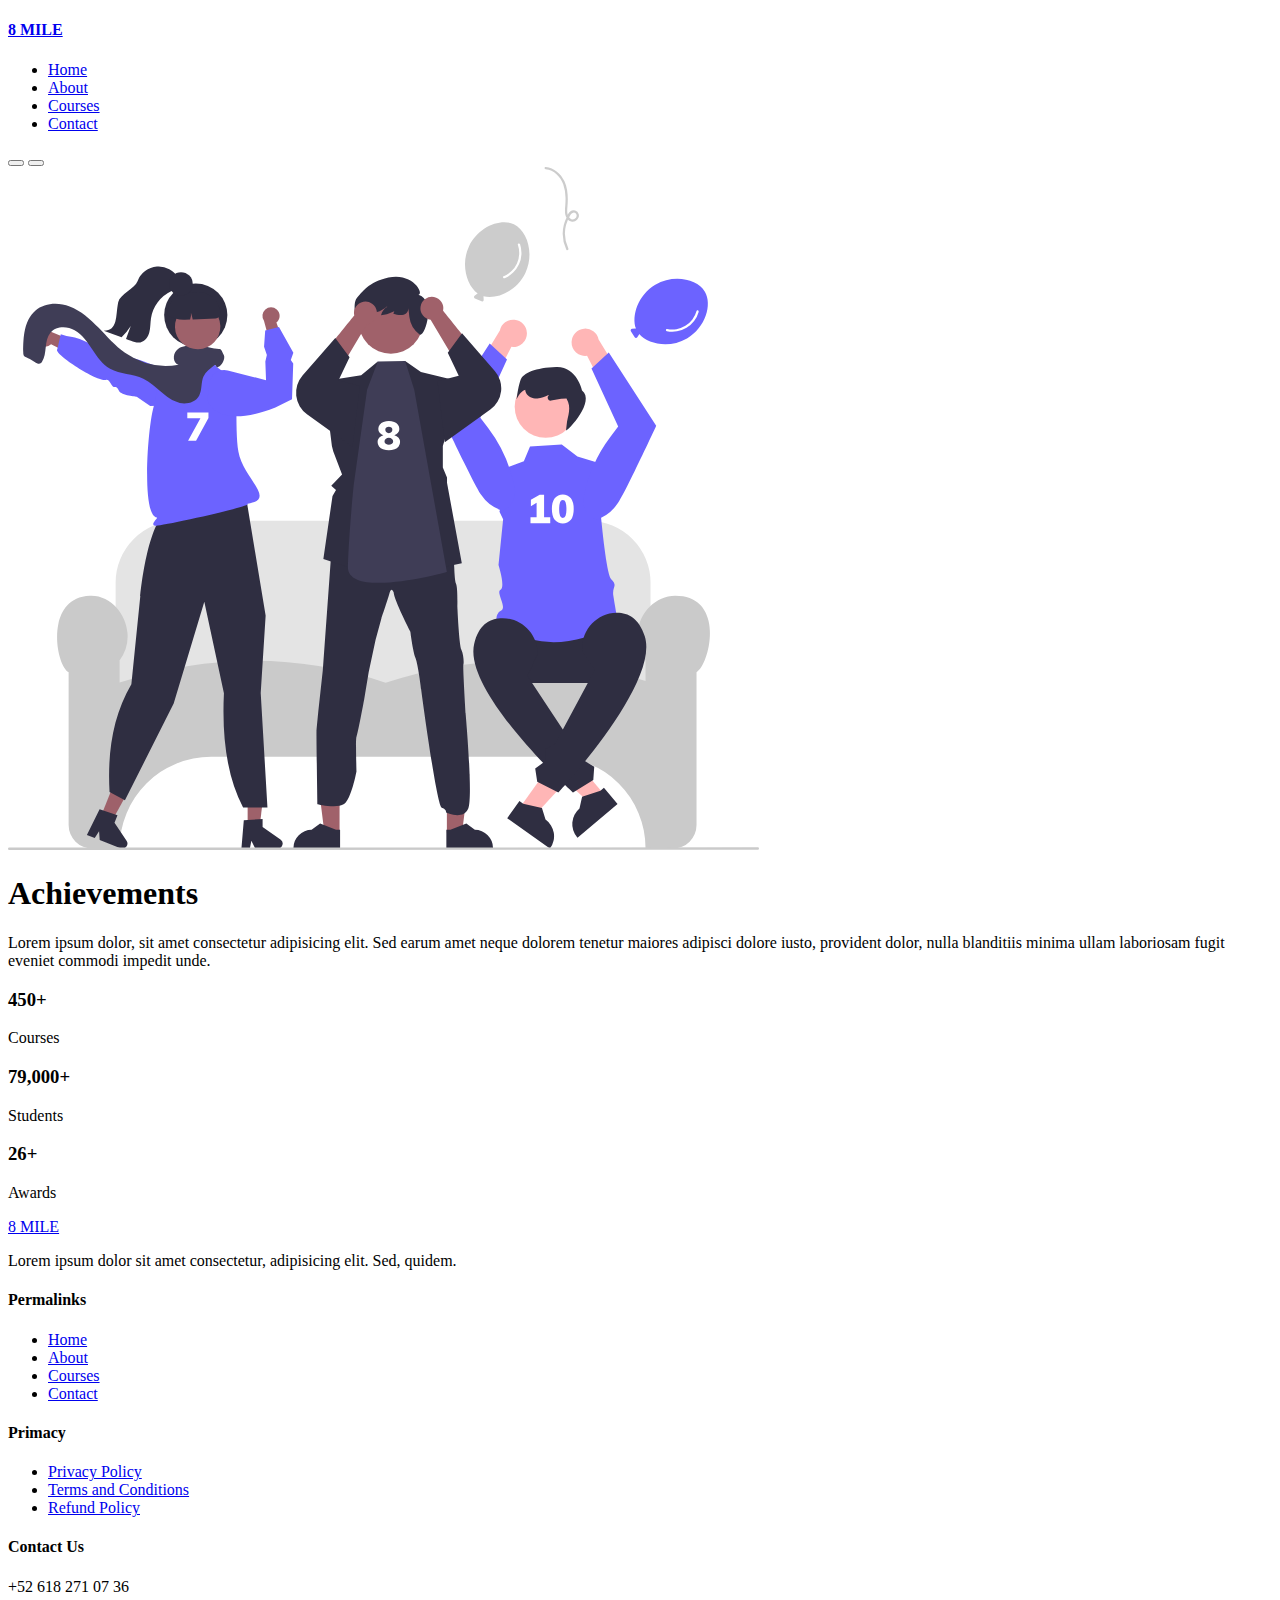
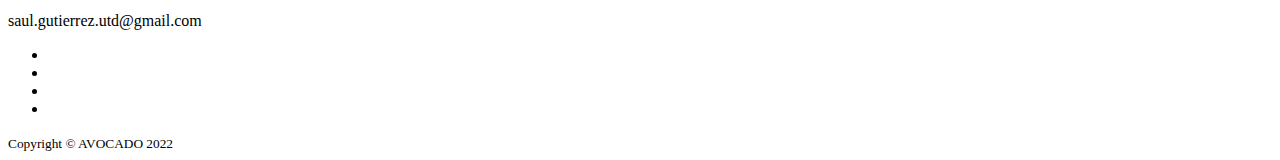
==== about.html @ 5395a349 "Add files via upload" ====
<!DOCTYPE html>
<html lang="en">

<head>
    <meta charset="UTF-8">
    <meta http-equiv="X-UA-Compatible" content="IE=edge">
    <meta name="viewport" content="width=device-width, initial-scale=1.0">
    <title>Courses Website</title>

    <!-- CSS -->
    <link rel="stylesheet" href="css/style.css">

    <!-- ICONS -->
    <link rel="stylesheet" href="https://unicons.iconscout.com/release/v2.1.6/css/unicons.css">

    <!-- FONTS -->
    <link rel="preconnect" href="https://fonts.googleapis.com">
    <link rel="preconnect" href="https://fonts.gstatic.com" crossorigin>
    <link href="https://fonts.googleapis.com/css2?family=Montserrat:wght@300;400;500;600;700;800;900&display=swap" rel="stylesheet"> 

</head>

<body>
    <!-- NAVBAR -->
    <nav class="window-scroll">
        <div class="container nav_container">
            <a href="index.html"><h4>8 MILE</h4></a>
            <ul class="nav_menu">
                <li><a href="index.html">Home</a></li>
                <li><a href="about.html">About</a></li>
                <li><a href="courses.html">Courses</a></li>
                <li><a href="contact.html">Contact</a></li>
            </ul>
            <button id="open-menu-btn"><i class="uil uil-bars"></i></button>
            <button id="close-menu-btn"><i class="uil uil-multiply"></i></button>
        </div>
    </nav>
    
    <section class="about_achievements">
        <div class="container about_achievements_container">
            <div class="about-achievements_left">
                <img src="./images/about achievements.svg" alt="achievements-img">
            </div>
            <div class="about-achievements_right">
                <h1>Achievements</h1>
                <p>
                    Lorem ipsum dolor, sit amet consectetur adipisicing elit. Sed earum amet neque dolorem tenetur maiores adipisci dolore iusto, provident dolor, nulla blanditiis minima ullam laboriosam fugit eveniet commodi impedit unde.
                </p>
                <div class="achievements-cards">
                    <article class="achievement_card">
                        <span class="achievement_icon">
                            <i class="uil uil-video"></i>
                            <h3>450+</h3>
                            <p>
                                Courses
                            </p>
                        </span>
                    </article>
                    <article class="achievement_card">
                        <span class="achievement_icon">
                            <i class="uil uil-users-alt"></i>
                            <h3>79,000+</h3>
                            <p>
                                Students
                            </p>
                        </span>
                    </article>
                    <article class="achievement_card">
                        <span class="achievement_icon">
                            <i class="uil uil-trophy"></i>
                            <h3>26+</h3>
                            <p>
                                Awards
                            </p>
                        </span>
                    </article>
                </div>
            </div>
        </div>
    </section>

    <!-- FOOTER -->
    <footer class="footer">
        <div class="container footer_container">
            <div class="footer_1">
                <a href="index.html" class="footer_logo">8 MILE</a>
                <p>
                    Lorem ipsum dolor sit amet consectetur, adipisicing elit. Sed, quidem.
                </p>
            </div>

            <div class="footer_2">
                <h4>Permalinks</h4>
                <ul class="permalinks">
                    <li><a href="index.html">Home</a></li>
                    <li><a href="about.html">About</a></li>
                    <li><a href="courses.html">Courses</a></li>
                    <li><a href="contact.html">Contact</a></li>
                </ul>
            </div>

            <div class="footer_3">
                <h4>Primacy</h4>
                <ul class="privacy">
                    <li><a href="#">Privacy Policy</a></li>
                    <li><a href="#">Terms and Conditions</a></li>
                    <li><a href="#">Refund Policy</a></li>
                </ul>
            </div>

            <div class="footer_4">
                <h4>Contact Us</h4>
                <div>
                    <p>+52 618 271 07 36</p>
                    <p>saul.gutierrez.utd@gmail.com</p>
                </div>

                <ul class="footer_socials">
                    <li><a href="#"><i class="uil uil-facebook"></i></a></li>
                    <li><a href="#"><i class="uil uil-instagram"></i></a></li>
                    <li><a href="#"><i class="uil uil-twitter"></i></a></li>
                    <li><a href="#"><i class="uil uil-youtube"></i></a></li>
                </ul>
            </div>
        </div>
            <div class="footer_copyright">
                <small>Copyright &copy; AVOCADO 2022</small>
            </div>
    </footer>

    <!-- SCRIPTS JS -->
    <script src="main.js"></script>
</body>

</html>
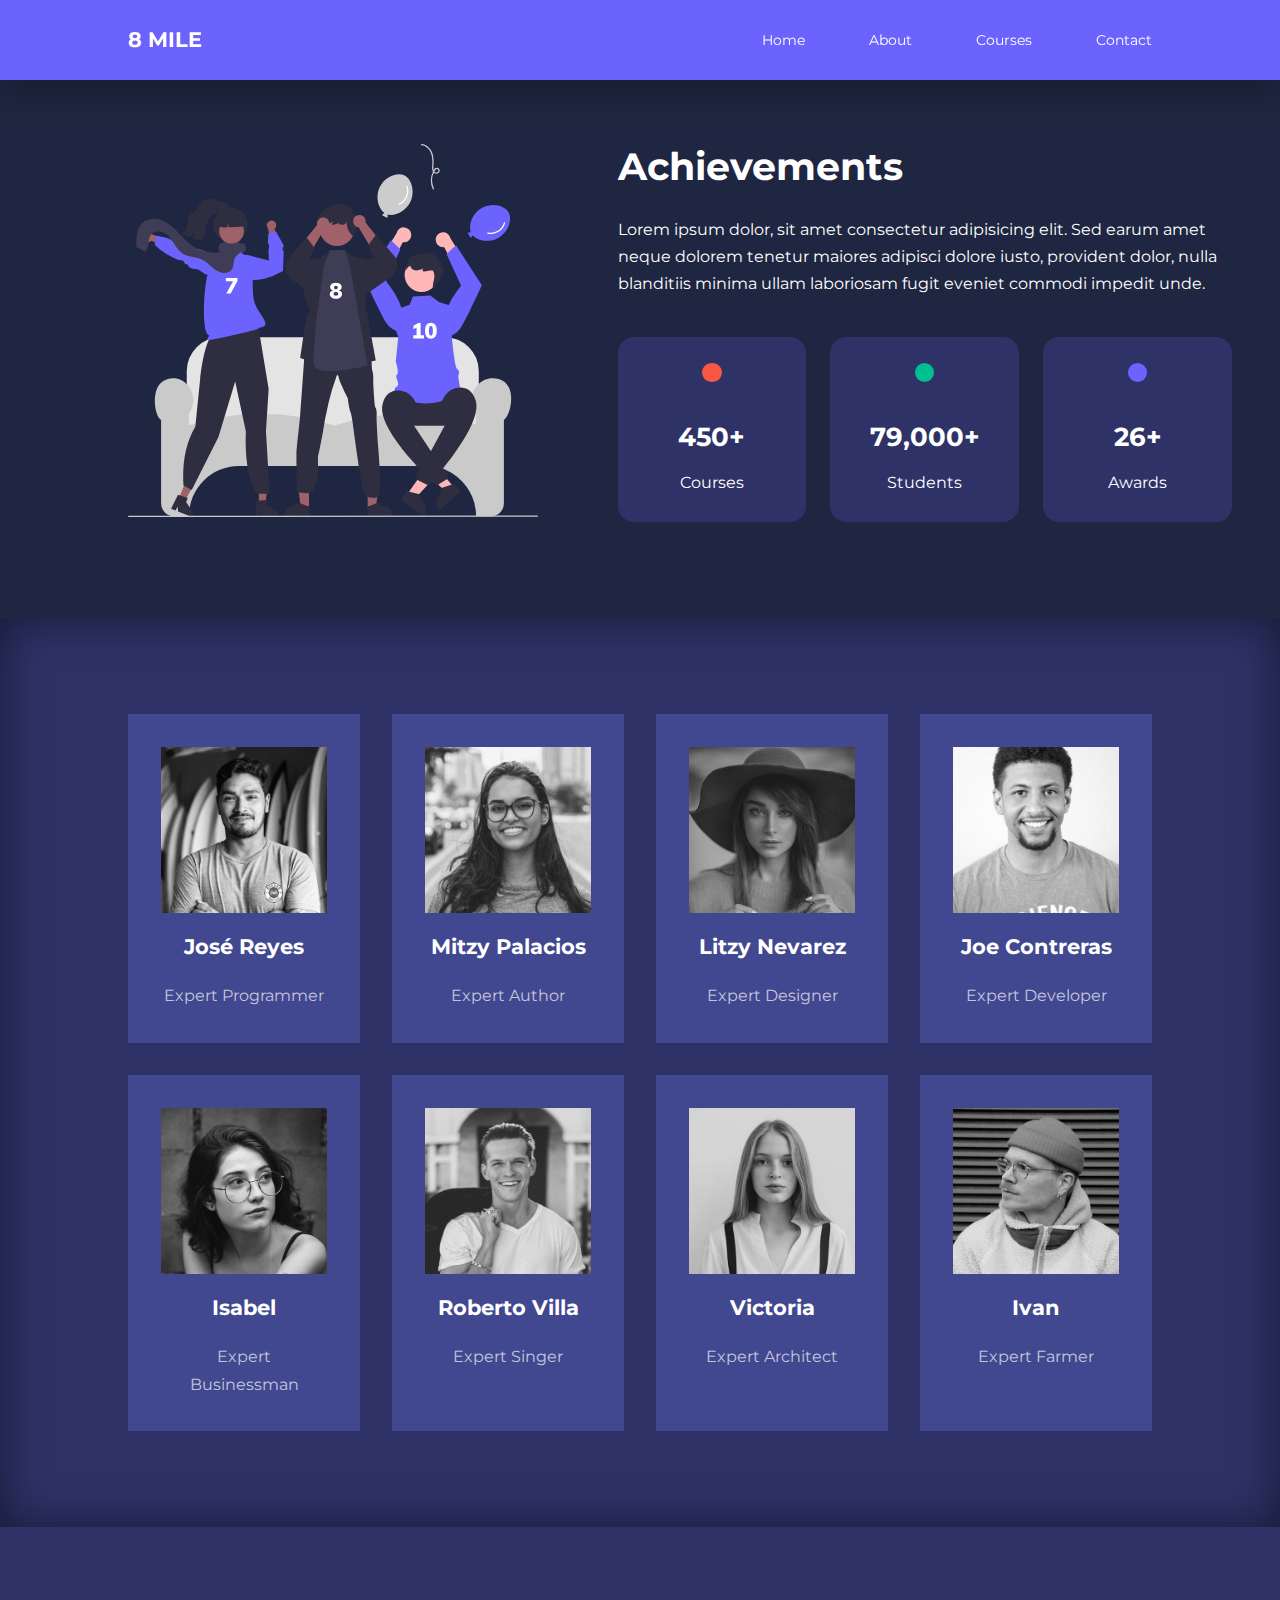
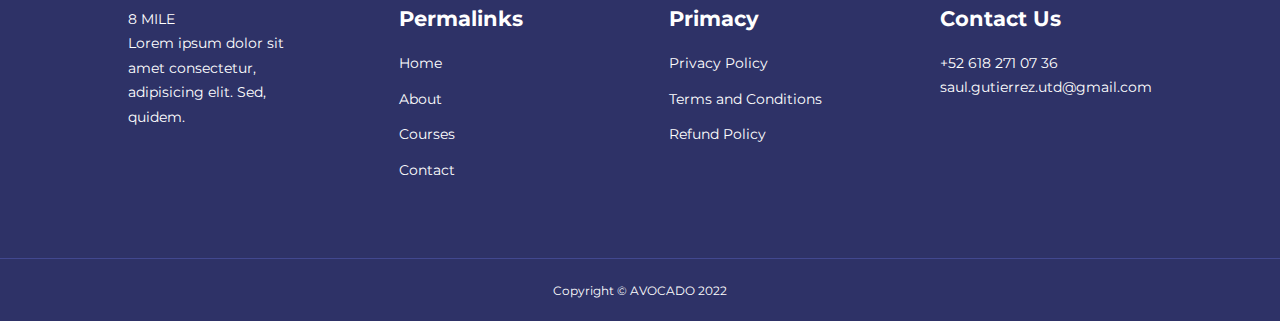
==== commit 7147642b: "Add files via upload" ====
--- a/about.html
+++ b/about.html
@@ -9,6 +9,7 @@
 
     <!-- CSS -->
     <link rel="stylesheet" href="css/style.css">
+    <link rel="stylesheet" href="css/about.css">
 
     <!-- ICONS -->
     <link rel="stylesheet" href="https://unicons.iconscout.com/release/v2.1.6/css/unicons.css">
@@ -36,46 +37,165 @@
         </div>
     </nav>
     
+    <!-- ACHIEVEMENTS -->
     <section class="about_achievements">
         <div class="container about_achievements_container">
-            <div class="about-achievements_left">
+            <div class="about_achievements_left">
                 <img src="./images/about achievements.svg" alt="achievements-img">
             </div>
-            <div class="about-achievements_right">
+            <div class="about_achievements_right">
                 <h1>Achievements</h1>
                 <p>
                     Lorem ipsum dolor, sit amet consectetur adipisicing elit. Sed earum amet neque dolorem tenetur maiores adipisci dolore iusto, provident dolor, nulla blanditiis minima ullam laboriosam fugit eveniet commodi impedit unde.
                 </p>
-                <div class="achievements-cards">
+                <div class="achievements_cards">
                     <article class="achievement_card">
                         <span class="achievement_icon">
                             <i class="uil uil-video"></i>
+                        </span>
                             <h3>450+</h3>
                             <p>
                                 Courses
                             </p>
-                        </span>
                     </article>
                     <article class="achievement_card">
                         <span class="achievement_icon">
                             <i class="uil uil-users-alt"></i>
+                        </span>
                             <h3>79,000+</h3>
                             <p>
                                 Students
                             </p>
-                        </span>
                     </article>
                     <article class="achievement_card">
                         <span class="achievement_icon">
                             <i class="uil uil-trophy"></i>
+                        </span>
                             <h3>26+</h3>
                             <p>
                                 Awards
                             </p>
-                        </span>
                     </article>
                 </div>
             </div>
+        </div>
+    </section>
+
+    <!-- TEAM -->
+    <section class="team">
+        <div class="container team_container">
+            <article class="team_member">
+                <div class="team_member_image">
+                    <img src="./images/tm1.jpg" alt="Team Member">
+                </div>
+                <div class="team_member_info">
+                    <h4>José Reyes</h4>
+                    <p>Expert Programmer</p>
+                </div>
+                <div class="team_member_socials">
+                    <a href="https://intagram.com" target="_blank"><i class="uil uil-instagram"></i></a>
+                    <a href="https://twitter.com" target="_blank"><i class="uil uil-twitter-alt"></i></a>
+                    <a href="https://linkedin.com" target="_blank"><i class="uil uil-linkedin-alt"></i></a>
+                </div>
+            </article>
+            <article class="team_member">
+                <div class="team_member_image">
+                    <img src="./images/tm2.jpg" alt="Team Member">
+                </div>
+                <div class="team_member_info">
+                    <h4>Mitzy Palacios</h4>
+                    <p>Expert Author</p>
+                </div>
+                <div class="team_member_socials">
+                    <a href="https://intagram.com" target="_blank"><i class="uil uil-instagram"></i></a>
+                    <a href="https://twitter.com" target="_blank"><i class="uil uil-twitter-alt"></i></a>
+                    <a href="https://linkedin.com" target="_blank"><i class="uil uil-linkedin-alt"></i></a>
+                </div>
+            </article>
+            <article class="team_member">
+                <div class="team_member_image">
+                    <img src="./images/tm3.jpg" alt="Team Member">
+                </div>
+                <div class="team_member_info">
+                    <h4>Litzy Nevarez</h4>
+                    <p>Expert Designer</p>
+                </div>
+                <div class="team_member_socials">
+                    <a href="https://intagram.com" target="_blank"><i class="uil uil-instagram"></i></a>
+                    <a href="https://twitter.com" target="_blank"><i class="uil uil-twitter-alt"></i></a>
+                    <a href="https://linkedin.com" target="_blank"><i class="uil uil-linkedin-alt"></i></a>
+                </div>
+            </article>
+            <article class="team_member">
+                <div class="team_member_image">
+                    <img src="./images/tm4.jpg" alt="Team Member">
+                </div>
+                <div class="team_member_info">
+                    <h4>Joe Contreras</h4>
+                    <p>Expert Developer</p>
+                </div>
+                <div class="team_member_socials">
+                    <a href="https://intagram.com" target="_blank"><i class="uil uil-instagram"></i></a>
+                    <a href="https://twitter.com" target="_blank"><i class="uil uil-twitter-alt"></i></a>
+                    <a href="https://linkedin.com" target="_blank"><i class="uil uil-linkedin-alt"></i></a>
+                </div>
+            </article>
+            <article class="team_member">
+                <div class="team_member_image">
+                    <img src="./images/tm5.jpg" alt="Team Member">
+                </div>
+                <div class="team_member_info">
+                    <h4>Isabel</h4>
+                    <p>Expert Businessman</p>
+                </div>
+                <div class="team_member_socials">
+                    <a href="https://intagram.com" target="_blank"><i class="uil uil-instagram"></i></a>
+                    <a href="https://twitter.com" target="_blank"><i class="uil uil-twitter-alt"></i></a>
+                    <a href="https://linkedin.com" target="_blank"><i class="uil uil-linkedin-alt"></i></a>
+                </div>
+            </article>
+            <article class="team_member">
+                <div class="team_member_image">
+                    <img src="./images/tm6.jpg" alt="Team Member">
+                </div>
+                <div class="team_member_info">
+                    <h4>Roberto Villa</h4>
+                    <p>Expert Singer</p>
+                </div>
+                <div class="team_member_socials">
+                    <a href="https://intagram.com" target="_blank"><i class="uil uil-instagram"></i></a>
+                    <a href="https://twitter.com" target="_blank"><i class="uil uil-twitter-alt"></i></a>
+                    <a href="https://linkedin.com" target="_blank"><i class="uil uil-linkedin-alt"></i></a>
+                </div>
+            </article>
+            <article class="team_member">
+                <div class="team_member_image">
+                    <img src="./images/tm7.jpg" alt="Team Member">
+                </div>
+                <div class="team_member_info">
+                    <h4>Victoria</h4>
+                    <p>Expert Architect</p>
+                </div>
+                <div class="team_member_socials">
+                    <a href="https://intagram.com" target="_blank"><i class="uil uil-instagram"></i></a>
+                    <a href="https://twitter.com" target="_blank"><i class="uil uil-twitter-alt"></i></a>
+                    <a href="https://linkedin.com" target="_blank"><i class="uil uil-linkedin-alt"></i></a>
+                </div>
+            </article>
+            <article class="team_member">
+                <div class="team_member_image">
+                    <img src="./images/tm8.jpg" alt="Team Member">
+                </div>
+                <div class="team_member_info">
+                    <h4>Ivan</h4>
+                    <p>Expert Farmer</p>
+                </div>
+                <div class="team_member_socials">
+                    <a href="https://intagram.com" target="_blank"><i class="uil uil-instagram"></i></a>
+                    <a href="https://twitter.com" target="_blank"><i class="uil uil-twitter-alt"></i></a>
+                    <a href="https://linkedin.com" target="_blank"><i class="uil uil-linkedin-alt"></i></a>
+                </div>
+            </article>
         </div>
     </section>
 
--- a/css/style.css
+++ b/css/style.css
@@ -0,0 +1,624 @@
+/* GENERAL STYLES */
+* {
+    margin: 0;
+    padding: 0;
+    border: 0;
+    outline: 0;
+    text-decoration: none;
+    list-style: none;
+    box-sizing: border-box;
+}
+
+:root {
+    --color-primary : #6c63ff;
+    --color-success : #00bf8e;
+    --color-warning : #f7c94b;
+    --color-danger : #f75842;
+    --color-danger-variant: rgba(247, 88, 66, 0.4);
+    --color-white : #fff;
+    --color-light : rgba(255, 255, 255, 0.7);
+    --color-black : #000;
+    --color-bg : #1f2641;
+    --color-bg1 : #2e3267;
+    --color-bg2 : #424890;
+    
+    --container-width-lg: 80%;
+    --container-width-md: 90%;
+    --container-width-sm: 94%;
+
+    --transition: all 400ms ease;
+}
+
+body {
+    font-family: 'Montserrat', sans-serif;
+    line-height: 1.7;
+    color: var(--color-white);
+    background-color: var(--color-bg);
+}
+
+.container {
+    width: var(--container-width-lg);
+    margin: 0 auto;
+}
+
+section {
+    padding: 6rem 0;
+}
+
+section h2 {
+    text-align: center;
+    margin-bottom: 4rem;
+}
+
+h1, h2, h3 , h4, h5 {
+    line-height: 1.2;
+}
+
+h1 {
+    font-size: 2.4rem;
+}
+
+h2 {
+    font-size: 2rem;
+}
+
+h3 {
+    font-size: 1.6rem;
+}
+
+h4 {
+    font-size: 1.3rem;
+}
+
+a {
+    color: var(--color-white);
+}
+
+img {
+    width: 100%;
+    display: block;object-fit: cover;
+}
+
+.btn {
+    display: inline-block;
+    background: var(--color-white);
+    color: var(--color-black);
+    padding: 1rem 2rem;
+    border: 1px solid transparent;
+    font-weight: 500;
+    transition: var(--transition);
+}
+
+.btn:hover {
+    background: transparent;
+    color: var(--color-white);
+    border-color: var(--color-white);
+}
+
+.btn-primary {
+    background: var(--color-danger);
+    color: var(--color-white);
+}
+
+/* NAVBAR */
+nav {
+    background: transparent;
+    width: 100vw;
+    height: 5rem;
+    position: fixed;
+    top: 0;
+    z-index: 11;
+}
+
+/* Change Navbar styles on scroll */
+.window-scroll {
+    background: var(--color-primary);
+    box-shadow: 0 1rem 2rem rgba(0, 0, 0, 0.2);
+}
+
+.nav_container {
+    height: 5rem;
+    display: flex;
+    justify-content: space-between;
+    align-items: center;
+}
+
+nav button {
+    display: none;
+}
+
+.nav_menu {
+    display: flex;
+    align-items: center;
+    gap: 4rem;
+}
+
+.nav_menu a {
+    font-size: 0.9rem;
+    transition: var(--transition);
+}
+
+.nav_menu a:hover {
+    color: var(--color-bg2);
+}
+
+/* HEADER */
+header {
+    position: relative;
+    top: 5rem;
+    overflow: hidden;
+    height: 70vh;
+    margin-bottom: 5rem;
+}
+
+.header_container {
+    display: grid;
+    grid-template-columns: 1fr 1fr;
+    align-items: center;
+    gap: 5rem;
+    height: 100%;
+}
+
+.header_left p {
+    margin: 1rem 0 2.4rem;
+}
+
+/* CATEGORIES */
+.categories {
+    background: var(--color-bg1);
+    height: 32rem;
+}
+
+.categories h1 {
+    line-height: 1;
+    margin-bottom: 3rem;
+}
+
+.categories_container {
+    display: grid;
+    grid-template-columns: 40% 60%;
+}
+
+.categories_left {
+    margin-right: 4rem;
+}
+
+.categories_left p {
+    margin: 1rem 0 3rem;
+}
+
+.categories_right {
+    display: grid;
+    grid-template-columns: repeat(3, 1fr);
+    gap: 1.2rem;
+}
+
+.category {
+    background: var(--color-bg2);
+    padding: 2rem;
+    border-radius: 2rem;
+    transition: var(--transition);
+}
+
+.category:hover {
+    box-shadow: 0 3rem 3rem rgba(0, 0, 0, 0.3);
+    z-index: 1;
+}
+
+.category:nth-child(2) .category_icon {
+    background-color: var(--color-danger);
+}
+
+.category:nth-child(3) .category_icon {
+    background-color: var(--color-success);
+}
+
+.category:nth-child(4) .category_icon {
+    background-color: var(--color-warning);
+}
+
+.category:nth-child(5) .category_icon {
+    background-color: var(--color-danger);
+}
+
+.category_icon {
+    background-color: var(--color-primary);
+    padding: 0.7rem;
+    border-radius: 0.9rem;
+}
+
+.category h5 {
+    margin: 2rem 0 1rem;
+}
+
+.category p {
+    font-size: 0.85rem;
+}
+
+/* POPULAR COURSES */
+.courses {
+    margin-top: 10rem;
+}
+
+.courses_container {
+    display: grid;
+    grid-template-columns: repeat(3, 1fr);
+    gap: 2rem;
+}
+
+.course {
+    background-color: var(--color-bg1);
+    text-align: center;
+    border: 1px solid transparent;
+    transition: var(--transition);
+}
+
+.course:hover {
+    background: transparent;
+    border-color: var(--color-primary);
+}
+
+.course_info {
+    padding: 2rem;
+}
+
+.course_info p {
+    margin: 1.2rem 0 2rem;
+    font-size: 0.9rem;
+}
+
+/* FREQUENTLY ASKED QUESTIONS */
+.faqs {
+    padding-top: 5rem;
+    background-color: var(--color-bg1);
+    box-shadow: inset 0 0 2rem rgba(0, 0, 0, 0.5);
+}
+
+.faqs h2 {
+    text-align: center;
+    margin-bottom: 5rem;
+}
+
+.faqs_container {
+    display: grid;
+    grid-template-columns: 1fr 1fr; 
+    gap: 1rem;
+}
+
+.faq {
+    padding: 2rem;
+    display: flex;
+    align-items: center;
+    gap: 1.4rem;
+    height: fit-content;
+    background-color: var(--color-primary);
+    cursor: pointer;
+}
+
+.faq h4 {
+    font-size: 1rem;
+    line-height: 2.2;
+}
+
+.faq_icon {
+    align-self: flex-start;
+    font-size: 1.2rem;
+}
+
+.faq p {
+    margin-top: 0.8rem;
+    display: none;
+}
+
+.faq.open p {
+    display: block;
+}
+
+/* TESTIMONIALS */
+.testimonials_container {
+    overflow-x: hidden;
+    position: relative;
+    margin-bottom: 5rem;
+}
+
+.testimonial {
+    padding-top: 2rem;
+}
+
+.avatar {
+    width: 6rem;
+    height: 6rem;
+    border-radius: 50%;
+    overflow: hidden;
+    margin: 0 auto 1rem;
+    border: 1rem solid var(--color-bg1);
+}
+
+.testimonial_info {
+    text-align: center;
+}
+
+.testimonial_body {
+    background: var(--color-primary);
+    padding: 2rem;
+    margin-top: 3rem;
+    position: relative;
+}
+
+.testimonial_body::before {
+    content: "";
+    display: block;
+    background: linear-gradient(135deg, transparent, var(--color-primary), var(--color-primary), var(--color-primary));
+    width: 3rem;
+    height: 3rem;
+    position: absolute;
+    left: 50%;
+    top: -1.5rem;
+    transform: rotate(45deg);
+}
+
+/* FOOTER */
+footer {
+    background: var(--color-bg1);
+    padding-top: 5rem;
+    font-size: 0.9rem;
+}
+
+.footer_container {
+    display: grid;
+    grid-template-columns: repeat(4, 1fr);
+    gap: 5rem;
+}
+
+.footer_container > div h4 {
+    margin-bottom: 1.2rem;
+}
+
+.footer_1 p {
+    margin: 0 0 2rem;
+}
+
+footer ul li {
+    margin-bottom: 0.7rem;
+}
+
+footer ul li a:hover {
+    text-decoration: underline;
+}
+
+.footer_socials {
+    display: flex;
+    gap: 1rem;
+    font-size: 1.2rem;
+    margin-top: 2rem;
+}
+
+.footer_copyright {
+    text-align: center;
+    margin-top: 4rem;
+    padding: 1.2rem 0;
+    border-top: 1px solid var(--color-bg2);
+}
+
+nav button#close-menu-btn {
+    display: none;
+}
+
+/* RESPONSIVE DESIGN */
+@media screen and (max-width: 1024px) {
+    .container {
+        width: var(--container-width-md);
+    }
+
+    h1 {
+        font-size: 2.2rem;
+    }
+
+    h2 {
+        font-size: 1.7rem;
+    }
+
+    h3 {
+        font-size: 1.4rem;
+    }
+
+    h4 {
+        font-size: 1.2rem;
+    }
+
+    /* NAVBAR */
+    nav button {
+        display: inline-block;
+        background: transparent;
+        font-size: 1.8rem;
+        color: var(--color-white);
+        cursor: pointer;
+    }
+
+    nav button#close-menu-btn {
+        display: none;
+    }
+
+    .nav_menu {
+        position: fixed;
+        top: 5rem;
+        right: 5%;
+        height: fit-content;
+        width: 40vw;
+        flex-direction: column;
+        gap: 0;
+        display: none;
+    }
+
+    @keyframes animateNavItems {
+        0% {
+          transform: rotateZ(-90deg) rotateX(90deg) scale(0.1);
+        }
+        100% {
+            transform: rotateZ(0) rotateX(0) scale(1);
+            opacity: 1;
+        }
+    }
+
+    .nav_menu li {
+        width: 100%;
+        height: 5.8rem;
+        animation: animateNavItems 500ms linear forwards;
+        transform-origin: top right;
+        opacity: 0;
+    }
+
+    .nav_menu li:nth-child(2){
+        animation-delay: 250ms;
+    }
+
+    .nav_menu li:nth-child(3){
+        animation-delay: 500ms;
+    }
+    
+    .nav_menu li:nth-child(4){
+        animation-delay: 750ms;
+    }
+
+    .nav_menu li a {
+        background: var(--color-primary);
+        box-shadow: -4rem 6rem 10rem rgba(0, 0, 0, 0.6);
+        width: 100%;
+        height: 100%;
+        display: grid;
+        place-items: center;
+    }
+
+    .nav_menu li a:hover {
+        background: var(--color-bg2);
+        color: var(--color-white);
+    }
+
+    /* HEADER */
+    header {
+        height: 52vh;
+        margin-bottom: 4rem;
+    }
+
+    .header_container {
+        gap: 0;
+        padding-bottom: 3rem;
+    }
+
+    /* CATEGORIES */
+    .categories {
+        height: auto;
+    }
+
+    .categories_container {
+        grid-template-columns: 1fr;
+        gap: 3rem;
+    }
+
+    .categories_left {
+        margin-right: 0;
+    }
+
+    /* POPULAR COURSES */
+    .courses {
+        margin-top: 0;
+    }
+    
+    .courses_container {
+        grid-template-columns: 1fr 1fr;
+    }
+
+    /* .FAQS */
+    .faqs_container {
+        grid-template-columns: 1fr;
+    }
+
+    .faq {
+        padding: 1.5rem;
+    }
+
+    /* FOOTER */
+    .footer_container {
+        grid-template-columns: 1fr 1fr;
+        text-align: center;
+    }
+
+    .footer_socials {
+        width: 60%;
+        margin: 0 auto; 
+    }
+}
+
+@media screen and (max-width: 600px) {
+    .container {
+        width: var(--container-width-sm);
+    }
+
+    /* NAVBAR */
+    .nav_menu {right: 3%;
+    }
+
+    .nav_menu {
+        width: 100vw;
+    }
+
+    /* HEADER */
+    header {
+        height: 100vh;
+    }
+
+    .header_container {
+        grid-template-columns: 1fr;
+        text-align: center;
+        margin-top: 0;
+    }
+
+    .header_left p {
+        margin-bottom: 1.3rem;
+    }
+
+    /* CATEGORIES */
+    .categories_left {
+        text-align: center;
+    }
+
+    .categories_right {
+        grid-template-columns: 1fr 1fr;
+        gap: 0.7rem;
+    }
+
+    .category {
+        padding: 1rem;
+        border-radius: 1rem;
+    }
+
+    .category_icon {
+        margin-top: 4px;
+        display: inline-block;
+    }
+
+    /* POPULAR COURSES */
+    .courses_container {
+        grid-template-columns: 1fr;
+    }
+
+    /* TESTIMONIALS */
+    .testimonial_body {
+        padding: 1.2rem;
+    }
+
+    /* FOOTER */
+    .footer_container {
+        grid-template-columns: 1fr;
+        text-align: center;
+        gap: 2rem;
+    }
+
+    .footer_1 p {
+        margin: 1rem auto;
+    }
+
+    .footer_socials {
+        justify-content: center;
+    }
+}--- a/css/about.css
+++ b/css/about.css
@@ -0,0 +1,164 @@
+/* ACHIEVEMENTS */
+.about_achievements {
+    margin-top: 3rem;
+}
+
+.about_achievements_container {
+    display: grid;
+    grid-template-columns: 40% 60%;
+    gap: 5rem;
+}
+
+.about_achievements_right > p {
+    margin: 1.6rem 0 2.5rem;
+}
+
+.achievements_cards {
+    display: grid;
+    grid-template-columns: repeat(3, 1fr);
+    gap: 1.5rem;
+}
+
+.achievement_card {
+    background: var(--color-bg1);
+    padding: 1.6rem;
+    border-radius: 1rem;
+    text-align: center;
+    transition: var(--transition);
+}
+
+.achievement_card:hover {
+    background-color: var(--color-bg2);
+    box-shadow: 0 3rem 3rem rgba(0, 0, 0, 0.3);
+}
+
+.achievement_icon {
+    background: var(--color-danger);
+    padding: 0.6rem;
+    border-radius: 1rem;
+    display: inline-block;
+    margin-bottom: 2rem;
+    font-size: 2rem;
+}
+
+.achievement_card:nth-child(2) .achievement_icon {
+    background: var(--color-success);
+}
+
+.achievement_card:nth-child(3) .achievement_icon {
+    background: var(--color-primary);
+}
+
+.achievement_card p {
+    margin-top: 1rem;
+}
+
+/* TEAM */
+.team {
+    background-color: var(--color-bg1);
+    box-shadow: inset 0 0 3rem rgba(0, 0, 0, 0.5);
+}
+
+.team_container {
+    display: grid;
+    grid-template-columns: repeat(4, 1fr);
+    gap: 2rem;
+}
+
+.team_member {
+    background: var(--color-bg2);
+    padding: 2rem;
+    border: 1px solid transparent;
+    position: relative;
+    overflow: hidden;
+    transition: var(--transition);
+}
+
+.team_member:hover {
+    background-color: transparent;
+    border-color: var(--color-primary);
+}
+
+.team_member img {
+    filter: saturate(0);
+}
+
+.team_member:hover img{
+    filter: saturate(1);
+}
+
+.team_member_info *{
+    text-align: center;
+    margin-top: 1.4rem;
+}
+
+.team_member_info p {
+    color: var(--color-light);
+}
+
+.team_member_socials {
+    position: absolute;
+    top: 50%;
+    transform: translateY(-50%);
+    right: -100%;
+    display: flex;
+    flex-direction: column;
+    background-color: var(--color-primary);
+    border-radius: 1rem 0 0 1rem;
+    box-shadow: -2rem 0 2rem rgba(0, 0, 0, 0.3);
+    transition: var(--transition);
+}
+
+.team_member:hover .team_member_socials {
+    right: 0;
+}
+
+.team_member_socials a {
+    padding: 1rem;
+}
+
+/* RESPONSIVE DESIGN */
+@media screen and (max-width: 1024px) {
+    .about_achievements {
+        margin-top: 2rem;
+    }
+
+    .about_achievements_container {
+        grid-template-columns: 1fr;
+        gap: 1fr;
+    }
+
+    .about_achievements_left {
+        width: 80%;
+        margin: 0 auto;
+    }
+
+    .team_container {
+        grid-template-columns: repeat(3, 1fr);
+        gap: 1rem;
+    }
+
+    .team_member {
+        padding: 1rem;
+    }
+}
+
+@media screen and (max-width: 600px) {
+    .achievements_cards {
+        grid-template-columns: 1fr 1fr;
+        gap: 0.7rem;
+    }
+
+    .team_container {
+        grid-template-columns: 1fr 1fr;
+        gap: 0.7rem;
+    }
+    
+    .team_member {
+        padding: 0;
+    }
+
+    .team_member p {
+        margin-bottom: 1.5rem;
+    }
+}
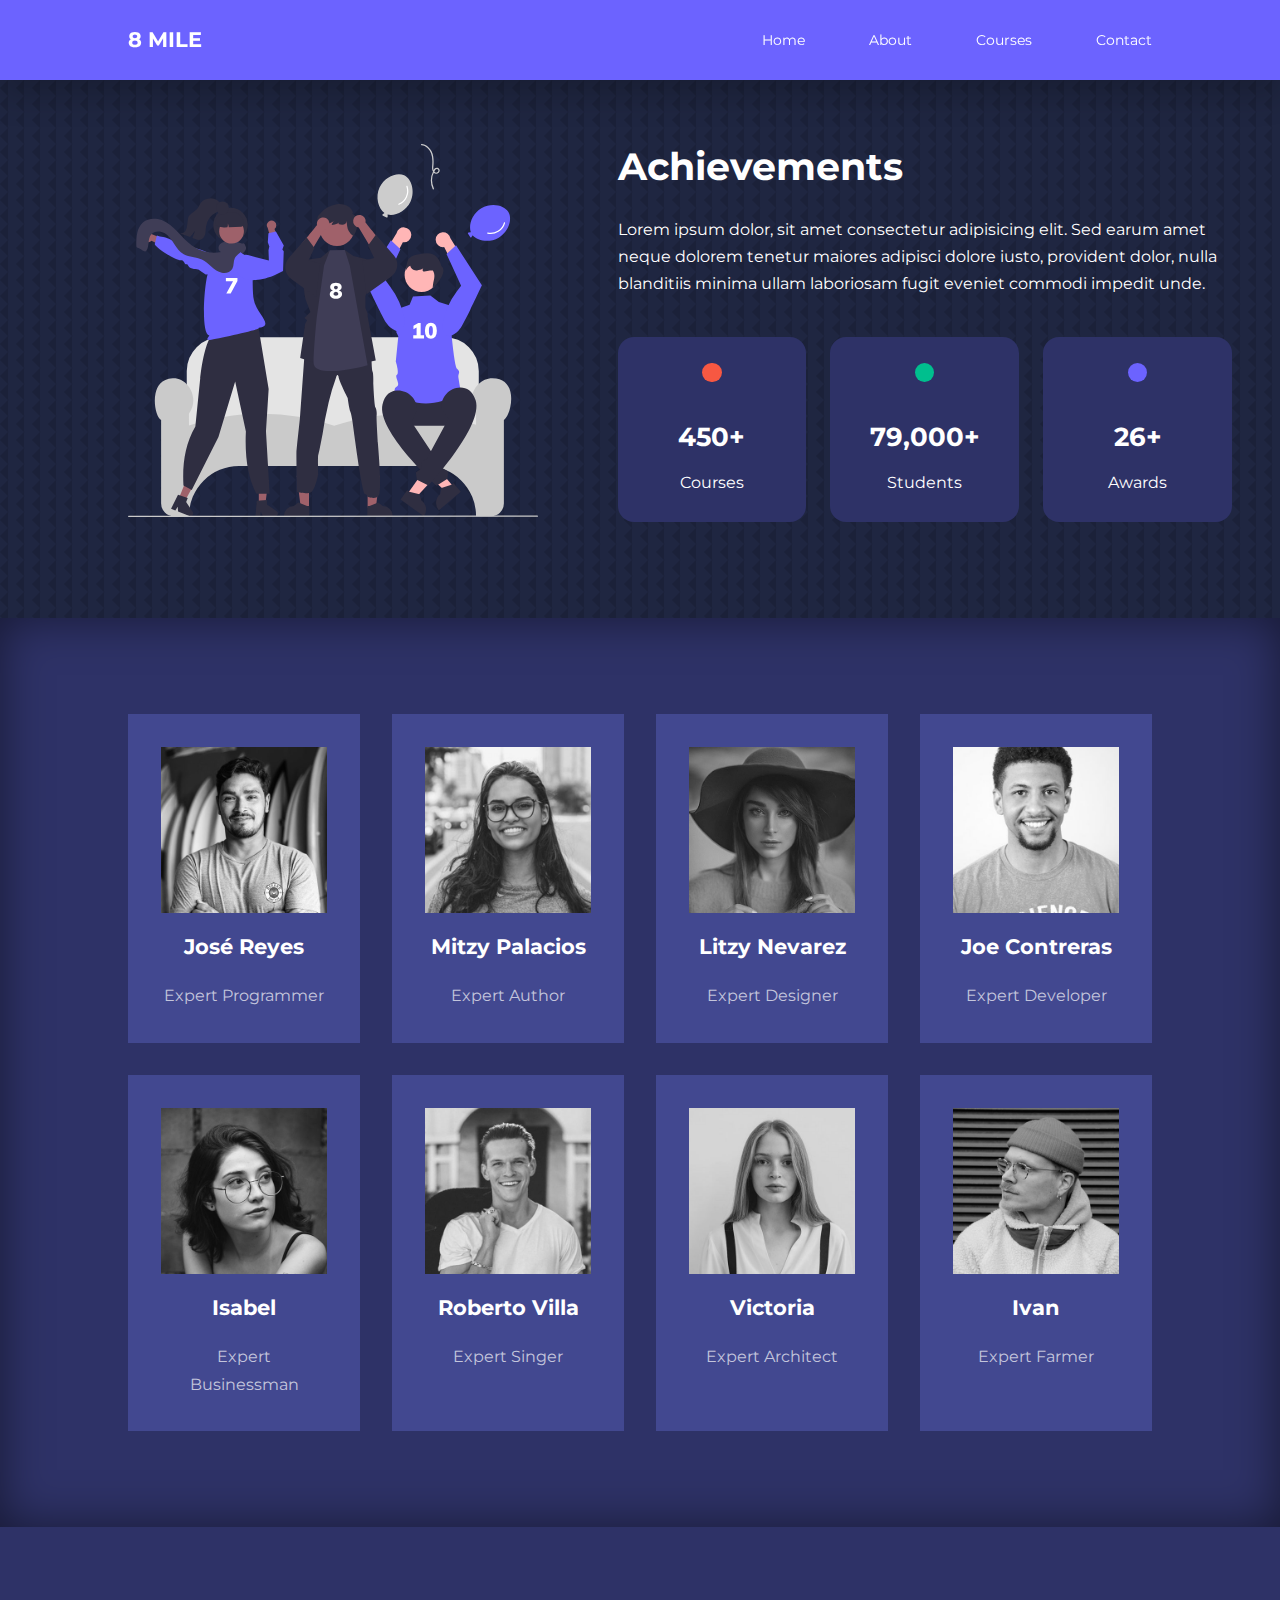
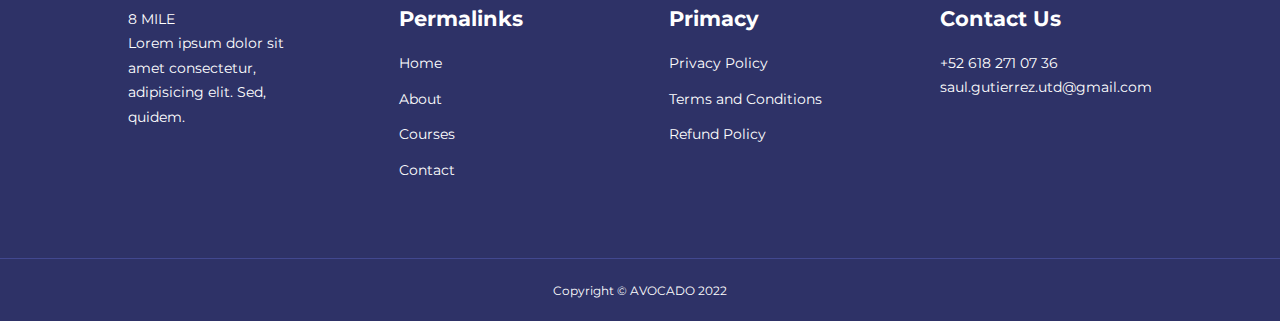
==== commit 63207ccb: "Add files via upload" ====
--- a/about.html
+++ b/about.html
@@ -10,6 +10,12 @@
     <!-- CSS -->
     <link rel="stylesheet" href="css/style.css">
     <link rel="stylesheet" href="css/about.css">
+
+    <style>
+        body {
+            background-image: url("./images/bg-texture.png");
+        }
+    </style>
 
     <!-- ICONS -->
     <link rel="stylesheet" href="https://unicons.iconscout.com/release/v2.1.6/css/unicons.css">
